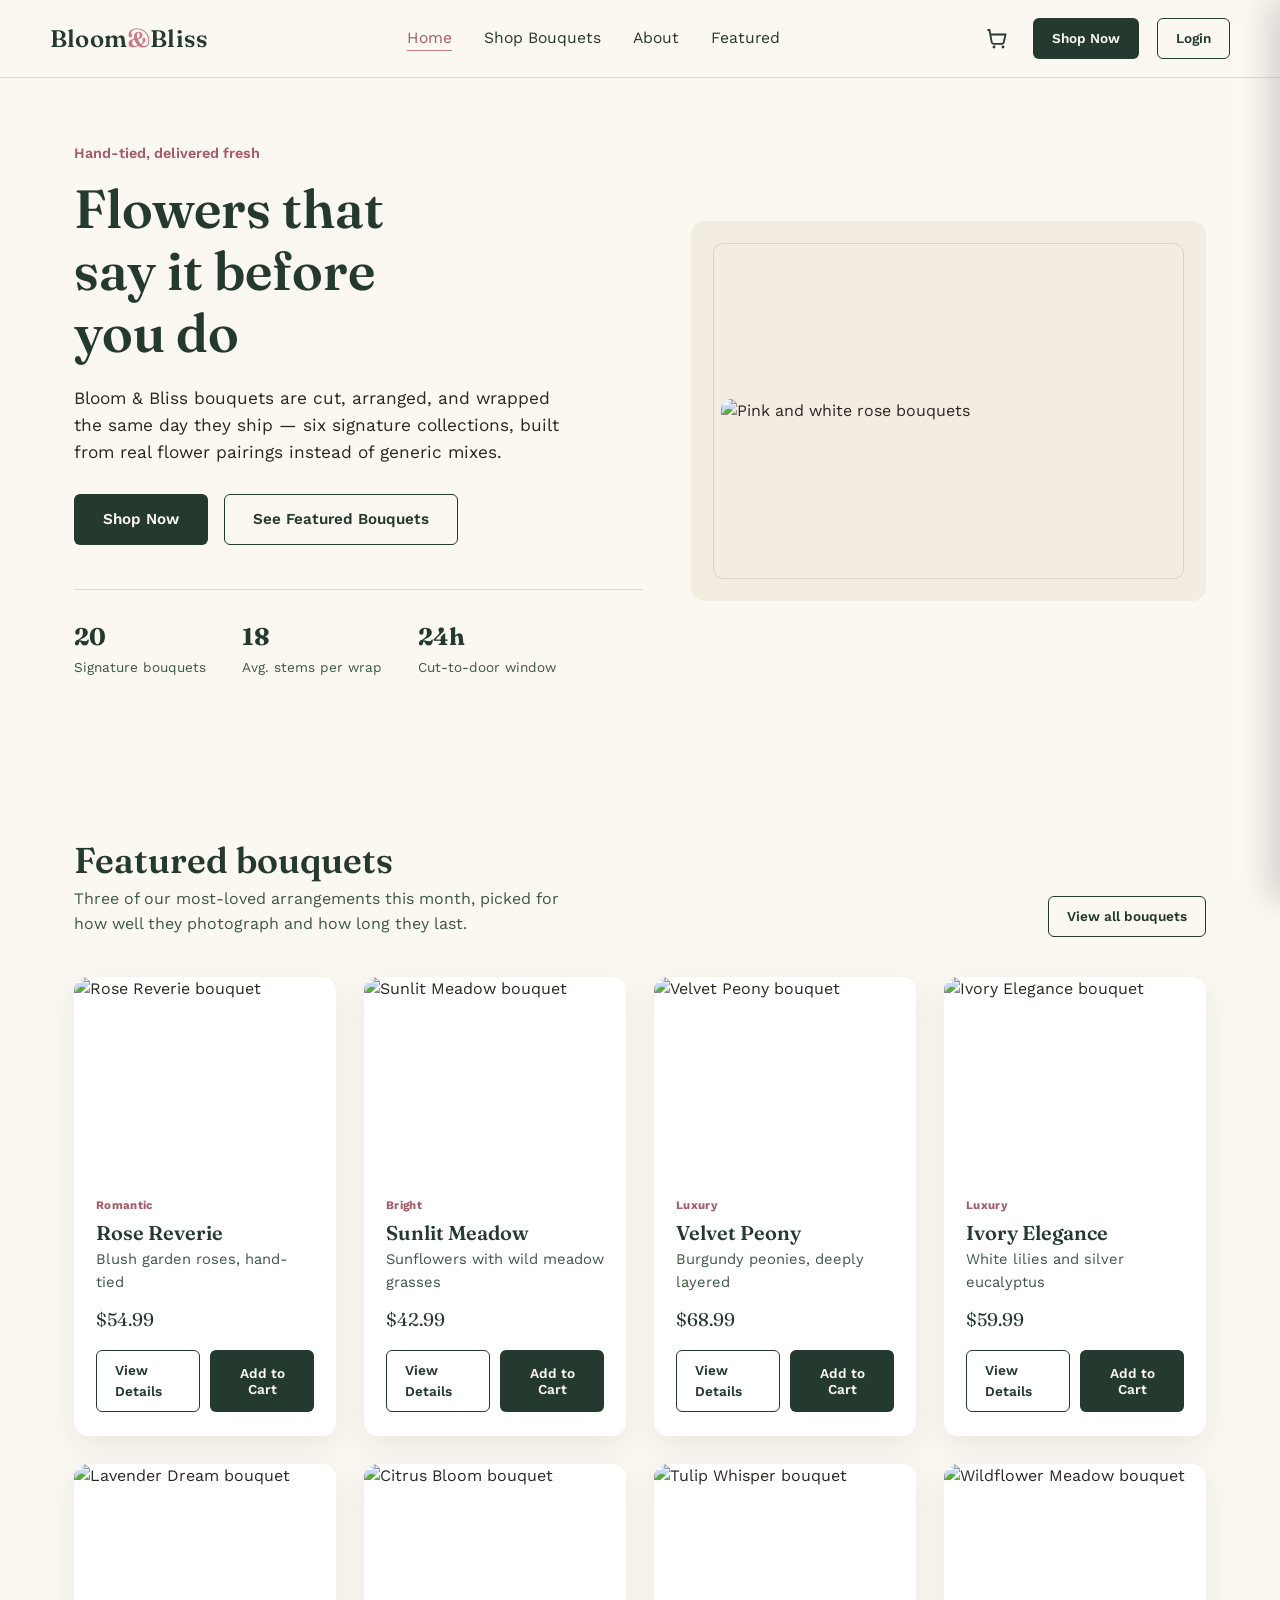
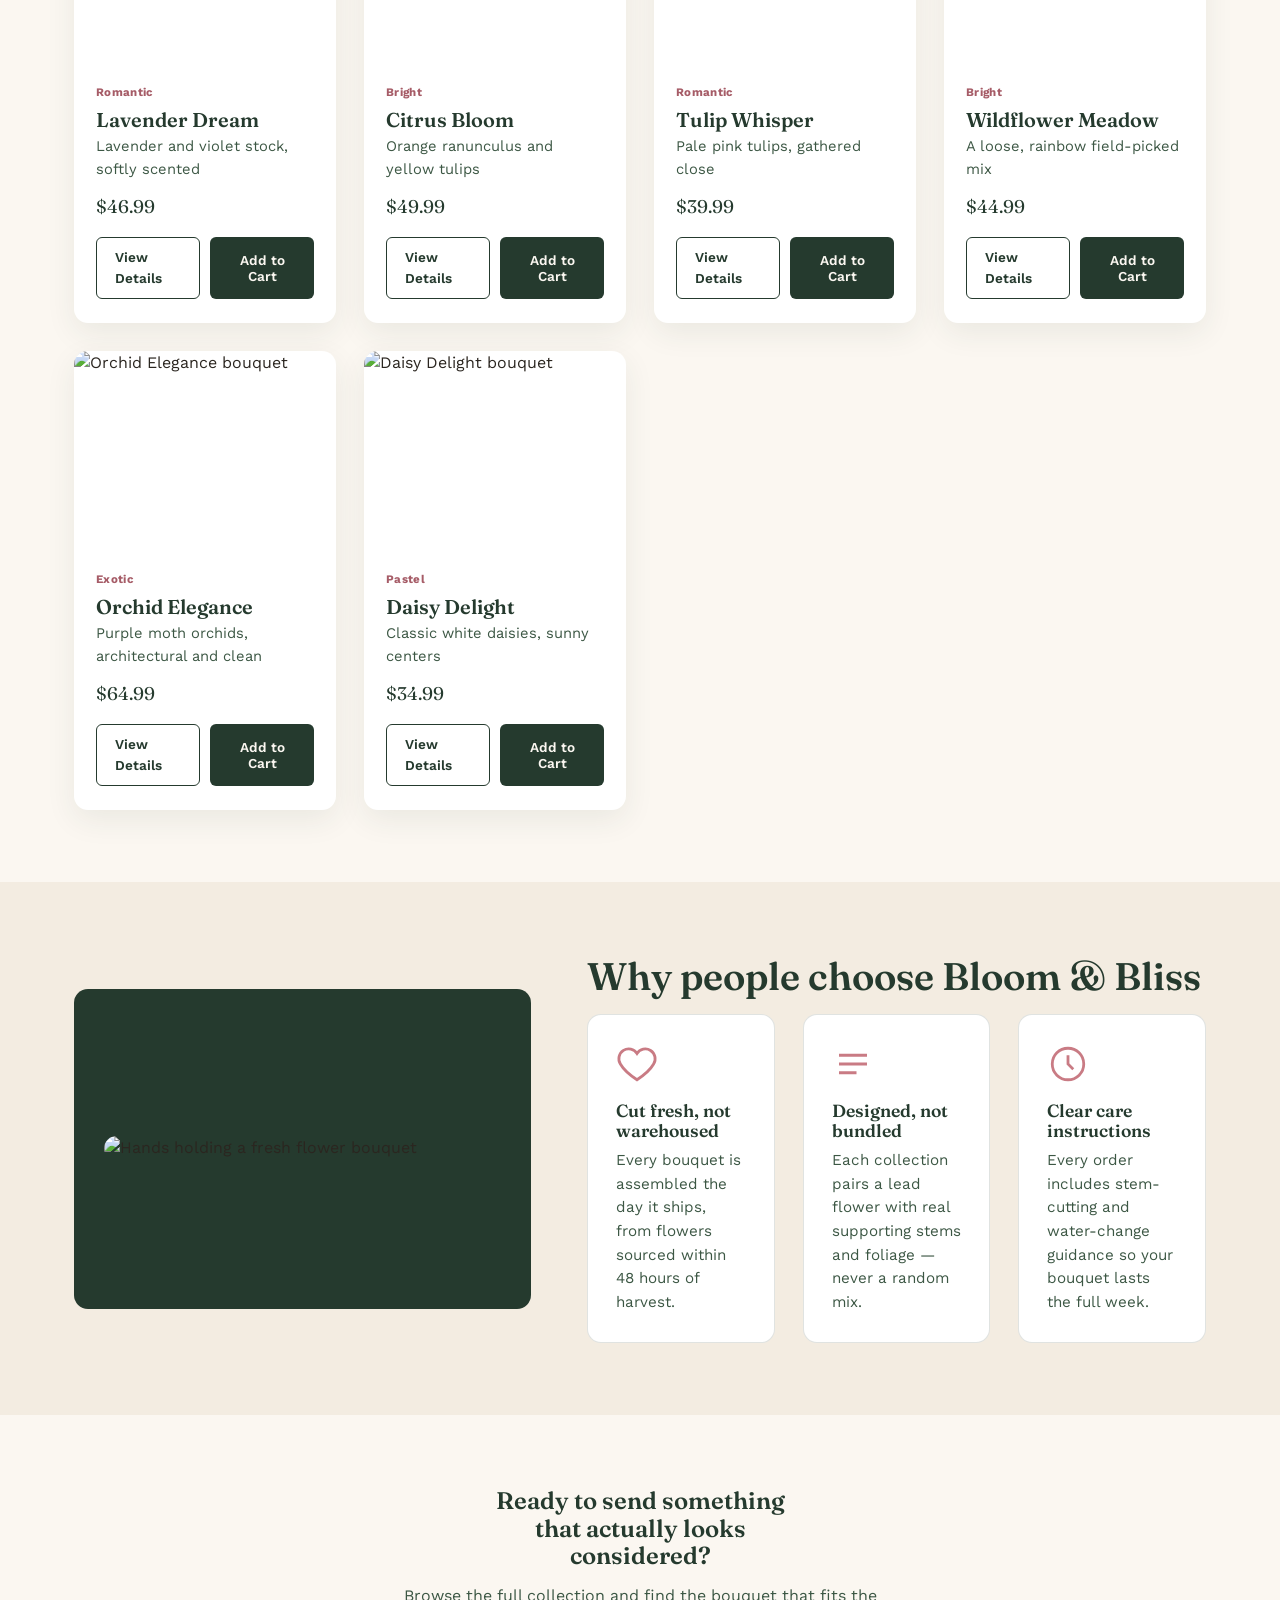
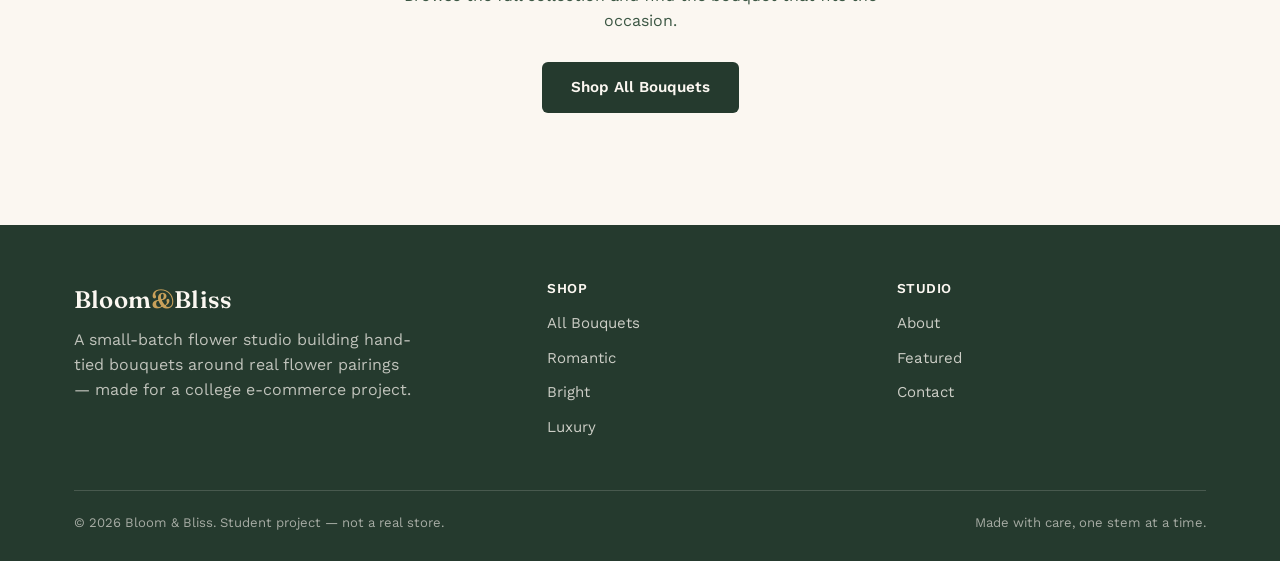
==== index.html @ f84e7a13 "Initial commit" ====
<!DOCTYPE html>
<html lang="en">
<head>
<meta charset="UTF-8">
<meta name="viewport" content="width=device-width, initial-scale=1.0">
<meta name="color-scheme" content="light">
<title>Bloom & Bliss — Flowers for the moments that matter</title>
<link rel="preconnect" href="https://fonts.googleapis.com">
<link href="https://fonts.googleapis.com/css2?family=Fraunces:opsz,wght@9..144,500;9..144,600;9..144,700&family=Work+Sans:wght@400;500;600;700&display=swap" rel="stylesheet">
<link rel="stylesheet" href="css/styles.css">
</head>
<body>

<header class="site-header">
  <nav class="nav container">
    <a href="index.html" class="logo">Bloom<span>&amp;</span>Bliss</a>
    <button class="nav-toggle" id="navToggle" aria-label="Toggle menu" aria-expanded="false">
      <span></span><span></span><span></span>
    </button>
    <ul class="nav-links" id="navLinks">
      <li><a href="index.html" aria-current="page">Home</a></li>
      <li><a href="products.html">Shop Bouquets</a></li>
      <li><a href="index.html#about">About</a></li>
      <li><a href="index.html#featured">Featured</a></li>
    </ul>
    <div class="nav-actions">
      <button class="cart-toggle" id="cartToggle" aria-label="Open cart">
        <svg viewBox="0 0 24 24" fill="none" stroke="currentColor" stroke-width="1.8"><circle cx="9" cy="20" r="1.4" fill="currentColor" stroke="none"/><circle cx="18" cy="20" r="1.4" fill="currentColor" stroke="none"/><path d="M2.5 3h2l2.2 12.2a2 2 0 0 0 2 1.65h8.1a2 2 0 0 0 1.97-1.63L20.5 7.5H6.1"/></svg>
        <span class="cart-count" id="cartCountBadge" data-cart-count>0</span>
      </button>
      <a href="products.html" class="btn btn--primary btn--small">Shop Now</a>
      <span id="authSlot"></span>
    </div>
  </nav>
</header>

<main>

  <section class="hero">
    <div class="container">
      <div class="hero-copy">
        <p class="hero-eyebrow">Hand-tied, delivered fresh</p>
        <h1>Flowers that say it before you do</h1>
        <p class="hero-sub">Bloom &amp; Bliss bouquets are cut, arranged, and wrapped the same day they ship — six signature collections, built from real flower pairings instead of generic mixes.</p>
        <div class="hero-ctas">
          <a href="products.html" class="btn btn--primary">Shop Now</a>
          <a href="#featured" class="btn btn--outline">See Featured Bouquets</a>
        </div>
        <div class="hero-stats">
          <div><strong>20</strong><span>Signature bouquets</span></div>
          <div><strong>18</strong><span>Avg. stems per wrap</span></div>
          <div><strong>24h</strong><span>Cut-to-door window</span></div>
        </div>
      </div>
      <div class="hero-art" aria-hidden="true">
  <img src="https://images.unsplash.com/photo-1519657603751-38e2d6e37f09?w=900&q=80&auto=format&fit=crop" alt="Pink and white rose bouquets" style="width:100%; height:100%; object-fit:cover; border-radius:10px; position:relative; z-index:1;">
</div>
    </div>
  </section>

  <section class="section" id="featured">
    <div class="container">
      <div class="section-head">
        <div>
          <h2>Featured bouquets</h2>
          <p>Three of our most-loved arrangements this month, picked for how well they photograph and how long they last.</p>
        </div>
        <a href="products.html" class="btn btn--outline btn--small">View all bouquets</a>
      </div>
      <div class="bouquet-grid" id="featuredGrid"></div>
    </div>
  </section>

  <section class="section section--muted about" id="about">
    <div class="container">
      <div class="about-art" aria-hidden="true">
  <img src="https://images.unsplash.com/photo-1631883971900-fa9c798aee92?w=700&q=80&auto=format&fit=crop" alt="Hands holding a fresh flower bouquet" style="width:100%; height:100%; object-fit:cover; border-radius:14px;">
</div>
      <div class="about-copy">
        <h2>Why people choose Bloom &amp; Bliss</h2>
        <div class="features">
          <div class="feature-card">
            <svg class="feature-icon" viewBox="0 0 24 24" fill="none" stroke="currentColor" stroke-width="1.6"><path d="M12 21s-7-4.6-9.5-9A5.5 5.5 0 0 1 12 6a5.5 5.5 0 0 1 9.5 6c-2.5 4.4-9.5 9-9.5 9Z"/></svg>
            <h3>Cut fresh, not warehoused</h3>
            <p>Every bouquet is assembled the day it ships, from flowers sourced within 48 hours of harvest.</p>
          </div>
          <div class="feature-card">
            <svg class="feature-icon" viewBox="0 0 24 24" fill="none" stroke="currentColor" stroke-width="1.6"><path d="M4 7h16M4 12h16M4 17h10"/></svg>
            <h3>Designed, not bundled</h3>
            <p>Each collection pairs a lead flower with real supporting stems and foliage — never a random mix.</p>
          </div>
          <div class="feature-card">
            <svg class="feature-icon" viewBox="0 0 24 24" fill="none" stroke="currentColor" stroke-width="1.6"><circle cx="12" cy="12" r="9"/><path d="M12 7v5l3 3"/></svg>
            <h3>Clear care instructions</h3>
            <p>Every order includes stem-cutting and water-change guidance so your bouquet lasts the full week.</p>
          </div>
        </div>
      </div>
    </div>
  </section>

  <section class="section">
    <div class="container" style="text-align:center;">
      <h2 style="max-width:20ch; margin:0 auto 14px;">Ready to send something that actually looks considered?</h2>
      <p style="max-width:50ch; margin:0 auto 28px; color:var(--forest-light);">Browse the full collection and find the bouquet that fits the occasion.</p>
      <a href="products.html" class="btn btn--primary">Shop All Bouquets</a>
    </div>
  </section>

</main>

<footer class="site-footer">
  <div class="container">
    <div class="footer-grid">
      <div>
        <a href="index.html" class="logo">Bloom<span>&amp;</span>Bliss</a>
        <p class="footer-about">A small-batch flower studio building hand-tied bouquets around real flower pairings — made for a college e-commerce project.</p>
      </div>
      <div class="footer-col">
        <h4>Shop</h4>
        <ul>
          <li><a href="products.html">All Bouquets</a></li>
          <li><a href="products.html">Romantic</a></li>
          <li><a href="products.html">Bright</a></li>
          <li><a href="products.html">Luxury</a></li>
        </ul>
      </div>
      <div class="footer-col">
        <h4>Studio</h4>
        <ul>
          <li><a href="index.html#about">About</a></li>
          <li><a href="index.html#featured">Featured</a></li>
          <li><a href="products.html">Contact</a></li>
        </ul>
      </div>
    </div>
    <div class="footer-bottom">
      <span>&copy; 2026 Bloom &amp; Bliss. Student project — not a real store.</span>
      <span>Made with care, one stem at a time.</span>
    </div>
  </div>
</footer>

<div class="cart-overlay" id="cartOverlay"></div>
<aside class="cart-drawer" id="cartDrawer" aria-hidden="true" aria-label="Shopping cart">
  <div class="cart-drawer__header">
    <h2>Your Cart</h2>
    <button class="cart-drawer__close" id="cartClose" aria-label="Close cart">&times;</button>
  </div>
  <ul class="cart-drawer__items" id="cartItems"></ul>
  <p class="cart-empty" id="cartEmpty">Your cart is empty. Start with something beautiful.</p>
  <div class="cart-drawer__footer">
  <div class="cart-drawer__total"><span>Total</span><span id="cartTotal">$0.00</span></div>
  <a href="checkout.html" class="btn btn--primary btn--block" style="margin-bottom:10px;">Checkout</a>
  <a href="products.html" class="btn btn--outline btn--block">Continue Browsing</a>
</div>
</aside>

<script src="js/products.js"></script>
<script src="js/cart.js"></script>
<script src="js/main.js"></script>
<script src="js/auth.js"></script>
</body>
</html>
---- css/styles.css ----
:root {
  --cream: #FBF7F1;
  --cream-deep: #F3ECE1;
  --forest: #253A2E;
  --forest-light: #3C5744;
  --rose: #C97B84;
  --rose-deep: #A65C67;
  --gold: #C9A15A;
  --charcoal: #2B2620;
  --white: #FFFFFF;
  --line: rgba(37, 58, 46, 0.14);

  --font-display: "Fraunces", Georgia, serif;
  --font-body: "Work Sans", "Segoe UI", sans-serif;

  --radius-s: 6px;
  --radius-m: 14px;
  --shadow-card: 0 10px 30px rgba(37, 58, 46, 0.08);
  --max-width: 1180px;
}

* { box-sizing: border-box; }
html { scroll-behavior: smooth; }

body {
  margin: 0;
  font-family: var(--font-body);
  color: var(--charcoal);
  background: var(--cream);
  line-height: 1.55;
}

img, svg { max-width: 100%; display: block; }
a { color: inherit; text-decoration: none; }

h1, h2, h3, h4 {
  font-family: var(--font-display);
  color: var(--forest);
  margin: 0 0 0.4em;
  font-weight: 600;
  line-height: 1.15;
}

p { margin: 0 0 1em; }

.container {
  max-width: var(--max-width);
  margin: 0 auto;
  padding: 0 24px;
}

.visually-hidden {
  position: absolute;
  width: 1px; height: 1px;
  overflow: hidden;
  clip: rect(0 0 0 0);
  white-space: nowrap;
}

:focus-visible {
  outline: 3px solid var(--gold);
  outline-offset: 2px;
}

@media (prefers-reduced-motion: reduce) {
  *, *::before, *::after { animation-duration: 0.001ms !important; transition-duration: 0.001ms !important; }
}

/* ---------- Buttons ---------- */
.btn {
  display: inline-flex;
  align-items: center;
  justify-content: center;
  gap: 8px;
  padding: 13px 28px;
  border-radius: var(--radius-s);
  border: 1px solid transparent;
  font-family: var(--font-body);
  font-size: 0.95rem;
  font-weight: 600;
  cursor: pointer;
  transition: transform 0.15s ease, background 0.2s ease, border-color 0.2s ease;
}
.btn:hover { transform: translateY(-1px); }
.btn:active { transform: translateY(0); }

.btn--primary { background: var(--forest); color: var(--cream); }
.btn--primary:hover { background: var(--forest-light); }

.btn--outline { background: transparent; border-color: var(--forest); color: var(--forest); }
.btn--outline:hover { background: var(--forest); color: var(--cream); }

.btn--rose { background: var(--rose); color: var(--white); }
.btn--rose:hover { background: var(--rose-deep); }

.btn--block { width: 100%; }
.btn--small { padding: 9px 18px; font-size: 0.85rem; }

/* ---------- Header / Nav ---------- */
.site-header {
  position: sticky;
  top: 0;
  z-index: 40;
  background: rgba(251, 247, 241, 0.92);
  backdrop-filter: blur(6px);
  border-bottom: 1px solid var(--line);
}

.nav {
  display: flex;
  align-items: center;
  justify-content: space-between;
  padding: 18px 0;
}

.logo {
  font-family: var(--font-display);
  font-size: 1.5rem;
  font-weight: 600;
  color: var(--forest);
  letter-spacing: 0.2px;
}
.logo span { color: var(--rose); }

.nav-links {
  display: flex;
  gap: 32px;
  list-style: none;
  margin: 0;
  padding: 0;
}

.nav-links a {
  font-size: 0.98rem;
  color: var(--forest);
  position: relative;
  padding-bottom: 4px;
}
.nav-links a::after {
  content: "";
  position: absolute;
  left: 0; bottom: 0;
  width: 0; height: 1.5px;
  background: var(--rose);
  transition: width 0.2s ease;
}
.nav-links a:hover::after,
.nav-links a[aria-current="page"]::after { width: 100%; }
.nav-links a[aria-current="page"] { color: var(--rose-deep); }

.nav-actions { display: flex; align-items: center; gap: 18px; }

.cart-toggle {
  position: relative;
  background: none;
  border: none;
  cursor: pointer;
  color: var(--forest);
  padding: 6px;
}
.cart-toggle svg { width: 24px; height: 24px; }

.cart-count {
  position: absolute;
  top: -2px; right: -4px;
  background: var(--rose);
  color: var(--white);
  font-size: 0.65rem;
  font-weight: 700;
  min-width: 17px;
  height: 17px;
  border-radius: 50%;
  display: none;
  align-items: center;
  justify-content: center;
  padding: 0 3px;
}
.cart-count.is-visible { display: flex; }

@keyframes cartFlash {
  0% { transform: scale(1); }
  35% { transform: scale(1.22); }
  100% { transform: scale(1); }
}
.cart-toggle--flash { animation: cartFlash 0.35s ease; }

.nav-toggle {
  display: none;
  background: none;
  border: none;
  cursor: pointer;
  padding: 6px;
}
.nav-toggle span {
  display: block;
  width: 24px;
  height: 2px;
  background: var(--forest);
  margin: 5px 0;
  transition: transform 0.2s ease, opacity 0.2s ease;
}

/* ---------- Hero ---------- */
.hero { padding: 64px 0 88px; }
.hero .container {
  display: grid;
  grid-template-columns: 1.05fr 0.95fr;
  align-items: center;
  gap: 48px;
}
.hero-eyebrow { color: var(--rose-deep); font-weight: 600; font-size: 0.9rem; margin-bottom: 14px; }
.hero h1 { font-size: clamp(2.4rem, 4.2vw, 3.6rem); max-width: 11ch; }
.hero-sub { font-size: 1.08rem; max-width: 46ch; color: var(--charcoal); }
.hero-ctas { display: flex; gap: 16px; margin-top: 28px; flex-wrap: wrap; }
.hero-stats {
  display: flex;
  gap: 36px;
  margin-top: 44px;
  padding-top: 28px;
  border-top: 1px solid var(--line);
}
.hero-stats div strong {
  display: block;
  font-family: var(--font-display);
  font-size: 1.5rem;
  color: var(--forest);
}
.hero-stats div span { font-size: 0.85rem; color: var(--forest-light); }

.hero-art {
  position: relative;
  background: var(--cream-deep);
  border-radius: var(--radius-m);
  display: flex;
  align-items: center;
  justify-content: center;
  padding: 30px;
  min-height: 380px;
}
.hero-art::before {
  content: "";
  position: absolute;
  inset: 22px;
  border: 1px solid var(--line);
  border-radius: 10px;
}
.hero-art svg { position: relative; z-index: 1; }

/* ---------- Section shells ---------- */
.section { padding: 72px 0; }
.section--muted { background: var(--cream-deep); }
.section-head {
  display: flex;
  justify-content: space-between;
  align-items: flex-end;
  gap: 24px;
  margin-bottom: 40px;
  flex-wrap: wrap;
}
.section-head h2 { font-size: clamp(1.7rem, 2.8vw, 2.3rem); margin: 0; }
.section-head p { margin: 6px 0 0; max-width: 50ch; color: var(--forest-light); }

/* ---------- Bouquet grid & cards ---------- */
.bouquet-grid {
  display: grid;
  grid-template-columns: repeat(auto-fill, minmax(260px, 1fr));
  gap: 28px;
}

.bouquet-card {
  background: var(--white);
  border-radius: var(--radius-m);
  overflow: hidden;
  box-shadow: var(--shadow-card);
  display: flex;
  flex-direction: column;
  transition: transform 0.2s ease, box-shadow 0.2s ease;
}
.bouquet-card:hover {
  transform: translateY(-4px);
  box-shadow: 0 18px 34px rgba(37, 58, 46, 0.14);
}

.bouquet-card__media {
  height: 200px;
  overflow: hidden;
  padding: 0;
}
.bouquet-card__media img {
  width: 100%;
  height: 100%;
  object-fit: cover;
}
.detail-media {
  min-height: 380px;
  padding: 0;
  overflow: hidden;
}

.bouquet-card__body {
  padding: 20px 22px 24px;
  display: flex;
  flex-direction: column;
  flex: 1;
}

.bouquet-card__category {
  font-size: 0.72rem;
  font-weight: 700;
  letter-spacing: 0.03em;
  color: var(--rose-deep);
  margin-bottom: 6px;
}
.bouquet-card__name { font-size: 1.25rem; margin-bottom: 4px; }
.bouquet-card__tagline { color: var(--forest-light); font-size: 0.92rem; margin-bottom: 12px; }
.bouquet-card__price {
  font-family: var(--font-display);
  font-size: 1.15rem;
  color: var(--forest);
  margin-bottom: 16px;
}
.bouquet-card__actions { margin-top: auto; display: flex; gap: 10px; }
.bouquet-card__actions .btn { flex: 1; }

/* ---------- Why choose us ---------- */
.features { display: grid; grid-template-columns: repeat(3, 1fr); gap: 28px; }
.feature-card { padding: 28px; background: var(--white); border-radius: var(--radius-m); border: 1px solid var(--line); }
.feature-card .feature-icon { width: 42px; height: 42px; margin-bottom: 16px; color: var(--rose); }
.feature-card h3 { font-size: 1.1rem; margin-bottom: 8px; }
.feature-card p { color: var(--forest-light); margin: 0; font-size: 0.95rem; }

/* ---------- Products page ---------- */
.page-intro { padding: 48px 0 8px; }
.page-intro h1 { font-size: clamp(2rem, 3.4vw, 2.6rem); }
.page-intro p { max-width: 56ch; color: var(--forest-light); }

.filter-bar { display: flex; gap: 10px; flex-wrap: wrap; margin: 28px 0 40px; }
.filter-chip {
  padding: 8px 18px;
  border-radius: 999px;
  border: 1px solid var(--line);
  background: var(--white);
  font-size: 0.88rem;
  font-weight: 600;
  color: var(--forest);
  cursor: pointer;
  transition: background 0.15s ease, color 0.15s ease, border-color 0.15s ease;
}
.filter-chip:hover { border-color: var(--forest); }
.filter-chip.is-active { background: var(--forest); border-color: var(--forest); color: var(--cream); }

/* ---------- Breadcrumb ---------- */
.breadcrumb { padding: 24px 0 0; font-size: 0.9rem; color: var(--forest-light); }
.breadcrumb a { color: var(--rose-deep); font-weight: 600; }

/* ---------- Product detail ---------- */
.detail { padding: 32px 0 80px; }
.detail .container { display: grid; grid-template-columns: 0.9fr 1.1fr; gap: 56px; align-items: start; }
.detail-media {
  background: var(--cream-deep);
  border-radius: var(--radius-m);
  display: flex;
  align-items: center;
  justify-content: center;
  padding: 40px;
  position: sticky;
  top: 100px;
}

.detail-category { font-size: 0.78rem; font-weight: 700; color: var(--rose-deep); letter-spacing: 0.03em; margin-bottom: 10px; }
.detail-info h1 { font-size: clamp(2rem, 3.2vw, 2.6rem); margin-bottom: 6px; }
.detail-tagline { color: var(--forest-light); font-size: 1.05rem; margin-bottom: 18px; }
.detail-price { font-family: var(--font-display); font-size: 1.8rem; color: var(--forest); margin-bottom: 22px; }
.detail-description { max-width: 60ch; }

.detail-facts {
  list-style: none;
  margin: 24px 0;
  padding: 20px 0;
  border-top: 1px solid var(--line);
  border-bottom: 1px solid var(--line);
  display: grid;
  grid-template-columns: 1fr 1fr;
  gap: 14px 20px;
}
.detail-facts li { font-size: 0.92rem; }
.detail-facts strong {
  display: block;
  color: var(--forest);
  font-size: 0.78rem;
  text-transform: uppercase;
  letter-spacing: 0.03em;
  margin-bottom: 2px;
}

.flower-tags { display: flex; flex-wrap: wrap; gap: 8px; margin: 4px 0 28px; }
.flower-tag { background: var(--cream-deep); border-radius: 999px; padding: 6px 14px; font-size: 0.85rem; color: var(--forest); }

.qty-row { display: flex; align-items: center; gap: 22px; margin-bottom: 26px; }
.qty-label { font-weight: 600; font-size: 0.92rem; }
.qty-control { display: inline-flex; align-items: center; border: 1px solid var(--line); border-radius: var(--radius-s); overflow: hidden; }
.qty-control button { width: 40px; height: 40px; border: none; background: var(--white); font-size: 1.1rem; cursor: pointer; color: var(--forest); }
.qty-control button:hover { background: var(--cream-deep); }
.qty-control input {
  width: 44px;
  text-align: center;
  border: none;
  border-left: 1px solid var(--line);
  border-right: 1px solid var(--line);
  height: 40px;
  font-family: var(--font-body);
  font-size: 1rem;
  color: var(--charcoal);
}

.detail-actions { display: flex; gap: 14px; flex-wrap: wrap; margin-bottom: 8px; }
.add-confirm { margin-top: 12px; font-size: 0.88rem; color: var(--forest-light); opacity: 0; transition: opacity 0.2s ease; }
.add-confirm.is-visible { opacity: 1; }

.related { padding-top: 60px; border-top: 1px solid var(--line); margin-top: 60px; }

/* ---------- About / footer CTA ---------- */
.about .container { display: grid; grid-template-columns: 0.85fr 1.15fr; gap: 56px; align-items: center; }
.about-art {
  background: var(--forest);
  border-radius: var(--radius-m);
  min-height: 320px;
  display: flex;
  align-items: center;
  justify-content: center;
  padding: 30px;
}
.about h2 { font-size: clamp(1.8rem, 3vw, 2.4rem); }

/* ---------- Footer ---------- */
.site-footer { background: var(--forest); color: var(--cream); padding: 56px 0 28px; margin-top: 40px; }
.footer-grid { display: grid; grid-template-columns: 1.4fr 1fr 1fr; gap: 40px; margin-bottom: 40px; }
.footer-grid .logo { color: var(--cream); }
.footer-grid .logo span { color: var(--gold); }
.footer-about { color: rgba(251, 247, 241, 0.72); max-width: 34ch; margin-top: 10px; }
.footer-col h4 {
  color: var(--cream);
  font-family: var(--font-body);
  font-size: 0.85rem;
  text-transform: uppercase;
  letter-spacing: 0.04em;
  margin-bottom: 14px;
}
.footer-col ul { list-style: none; margin: 0; padding: 0; }
.footer-col li { margin-bottom: 10px; }
.footer-col a { color: rgba(251, 247, 241, 0.78); font-size: 0.94rem; }
.footer-col a:hover { color: var(--gold); }
.footer-bottom {
  border-top: 1px solid rgba(251, 247, 241, 0.16);
  padding-top: 22px;
  font-size: 0.82rem;
  color: rgba(251, 247, 241, 0.6);
  display: flex;
  justify-content: space-between;
  flex-wrap: wrap;
  gap: 10px;
}

/* ---------- Cart drawer ---------- */
.cart-overlay {
  position: fixed;
  inset: 0;
  background: rgba(37, 58, 46, 0.4);
  opacity: 0;
  pointer-events: none;
  transition: opacity 0.25s ease;
  z-index: 60;
}
.cart-overlay.is-open { opacity: 1; pointer-events: auto; }

.cart-drawer {
  position: fixed;
  top: 0; right: 0;
  height: 100%;
  width: min(400px, 92vw);
  background: var(--cream);
  z-index: 70;
  transform: translateX(100%);
  transition: transform 0.28s ease;
  display: flex;
  flex-direction: column;
  box-shadow: -12px 0 30px rgba(0,0,0,0.15);
}
.cart-drawer.is-open { transform: translateX(0); }

.cart-drawer__header {
  display: flex;
  align-items: center;
  justify-content: space-between;
  padding: 22px 24px;
  border-bottom: 1px solid var(--line);
}
.cart-drawer__header h2 { font-size: 1.3rem; margin: 0; }
.cart-drawer__close { background: none; border: none; cursor: pointer; font-size: 1.5rem; color: var(--forest); line-height: 1; padding: 4px 8px; }

.cart-drawer__items { list-style: none; margin: 0; padding: 8px 24px; overflow-y: auto; flex: 1; }

.cart-item { display: flex; align-items: center; gap: 14px; padding: 16px 0; border-bottom: 1px solid var(--line); }
.cart-item__thumb {
  background: var(--cream-deep);
  border-radius: var(--radius-s);
  flex-shrink: 0;
  display: flex;
  align-items: center;
  justify-content: center;
  padding: 4px;
}
.cart-item__info { flex: 1; min-width: 0; }
.cart-item__name { font-weight: 600; margin: 0 0 2px; font-size: 0.95rem; }
.cart-item__price { margin: 0 0 8px; font-size: 0.88rem; color: var(--forest-light); }
.cart-item__qty {
  display: inline-flex;
  align-items: center;
  gap: 10px;
  border: 1px solid var(--line);
  border-radius: var(--radius-s);
  padding: 3px 10px;
}
.cart-item__qty button { border: none; background: none; cursor: pointer; font-size: 1rem; color: var(--forest); padding: 2px 4px; }
.cart-item__remove { border: none; background: none; cursor: pointer; font-size: 1.3rem; color: var(--forest-light); align-self: flex-start; }
.cart-item__remove:hover { color: var(--rose-deep); }

.cart-empty { padding: 40px 0; text-align: center; color: var(--forest-light); }

.cart-drawer__footer { padding: 20px 24px 26px; border-top: 1px solid var(--line); }
.cart-drawer__total {
  display: flex;
  justify-content: space-between;
  font-family: var(--font-display);
  font-size: 1.2rem;
  color: var(--forest);
  margin-bottom: 16px;
}

/* ---------- Responsive ---------- */
@media (max-width: 900px) {
  .hero-art { overflow: hidden; padding: 0; }
.hero-art::before { z-index: 2; }
.about-art { overflow: hidden; padding: 0; }
  .hero .container { grid-template-columns: 1fr; }
  .hero-art { order: -1; min-height: 260px; }
  .about .container { grid-template-columns: 1fr; }
  .about-art { order: -1; min-height: 220px; }
  .detail .container { grid-template-columns: 1fr; }
  .detail-media { position: static; }
  .features { grid-template-columns: 1fr 1fr; }
  .footer-grid { grid-template-columns: 1fr 1fr; }
}

@media (max-width: 720px) {
  .nav-links {
    position: fixed;
    top: 68px; left: 0; right: 0;
    background: var(--cream);
    flex-direction: column;
    gap: 0;
    padding: 8px 24px 20px;
    border-bottom: 1px solid var(--line);
    transform: translateY(-130%);
    opacity: 0;
    transition: transform 0.2s ease, opacity 0.2s ease;
  }
  .nav-links.is-open { transform: translateY(0); opacity: 1; }
  .nav-links li { padding: 12px 0; border-bottom: 1px solid var(--line); }
  .nav-links li:last-child { border-bottom: none; }
  .nav-toggle { display: block; }
  .hero-stats { gap: 22px; }
  .features { grid-template-columns: 1fr; }
  .footer-grid { grid-template-columns: 1fr; gap: 28px; }
  .section-head { flex-direction: column; align-items: flex-start; }
}

@media (max-width: 480px) {
  .hero-ctas .btn { width: 100%; }
  .detail-facts { grid-template-columns: 1fr; }
  .qty-row { flex-wrap: wrap; }
}
.auth-section { padding: 60px 0 90px; display: flex; justify-content: center; }
.auth-card {
  background: var(--white);
  border-radius: var(--radius-m);
  box-shadow: var(--shadow-card);
  padding: 40px 36px;
  width: 100%;
  max-width: 420px;
}
.auth-tabs { display: flex; gap: 8px; margin-bottom: 28px; border-bottom: 1px solid var(--line); }
.auth-tab {
  flex: 1; background: none; border: none; cursor: pointer;
  padding: 10px 0; font-weight: 600; color: var(--forest-light);
  border-bottom: 2px solid transparent;
}
.auth-tab.is-active { color: var(--forest); border-bottom-color: var(--rose); }
.auth-form { display: flex; flex-direction: column; gap: 16px; }
.auth-form label { font-size: 0.88rem; font-weight: 600; color: var(--forest); display: flex; flex-direction: column; gap: 6px; }
.auth-form input {
  font-family: var(--font-body); font-size: 1rem; padding: 11px 14px;
  border: 1px solid var(--line); border-radius: var(--radius-s); color: var(--charcoal);
}
.auth-form input:focus { outline: none; border-color: var(--rose); }
.auth-error { color: var(--rose-deep); font-size: 0.85rem; margin: 0; }
.auth-note { text-align: center; font-size: 0.8rem; color: var(--forest-light); margin: 20px 0 0; }
.auth-greeting { font-size: 0.9rem; font-weight: 600; color: var(--forest); margin-right: 10px; }
.checkout-section { padding: 48px 0 90px; }
.checkout-grid { display: grid; grid-template-columns: 1.3fr 1fr; gap: 40px; margin-top: 24px; align-items: start; }
.checkout-form { background: var(--white); border-radius: var(--radius-m); box-shadow: var(--shadow-card); padding: 32px; display: flex; flex-direction: column; gap: 16px; }
.checkout-form h2 { font-size: 1.15rem; margin: 8px 0 0; }
.checkout-form label { font-size: 0.88rem; font-weight: 600; color: var(--forest); display: flex; flex-direction: column; gap: 6px; }
.checkout-form input {
  font-family: var(--font-body); font-size: 1rem; padding: 11px 14px;
  border: 1px solid var(--line); border-radius: var(--radius-s); color: var(--charcoal);
}
.checkout-form input:focus { outline: none; border-color: var(--rose); }
.form-row { display: grid; grid-template-columns: 1fr 1fr; gap: 14px; }
.order-summary { background: var(--cream-deep); border-radius: var(--radius-m); padding: 28px; }
.order-summary ul { list-style: none; margin: 0 0 16px; padding: 0; display: flex; flex-direction: column; gap: 10px; }
.order-summary li { display: flex; justify-content: space-between; font-size: 0.92rem; }
.order-total { display: flex; justify-content: space-between; font-family: var(--font-display); font-size: 1.2rem; color: var(--forest); border-top: 1px solid var(--line); padding-top: 14px; }
.confirm-view { text-align: center; padding: 80px 0; }
@media (max-width: 800px) { .checkout-grid { grid-template-columns: 1fr; } .form-row { grid-template-columns: 1fr; } }
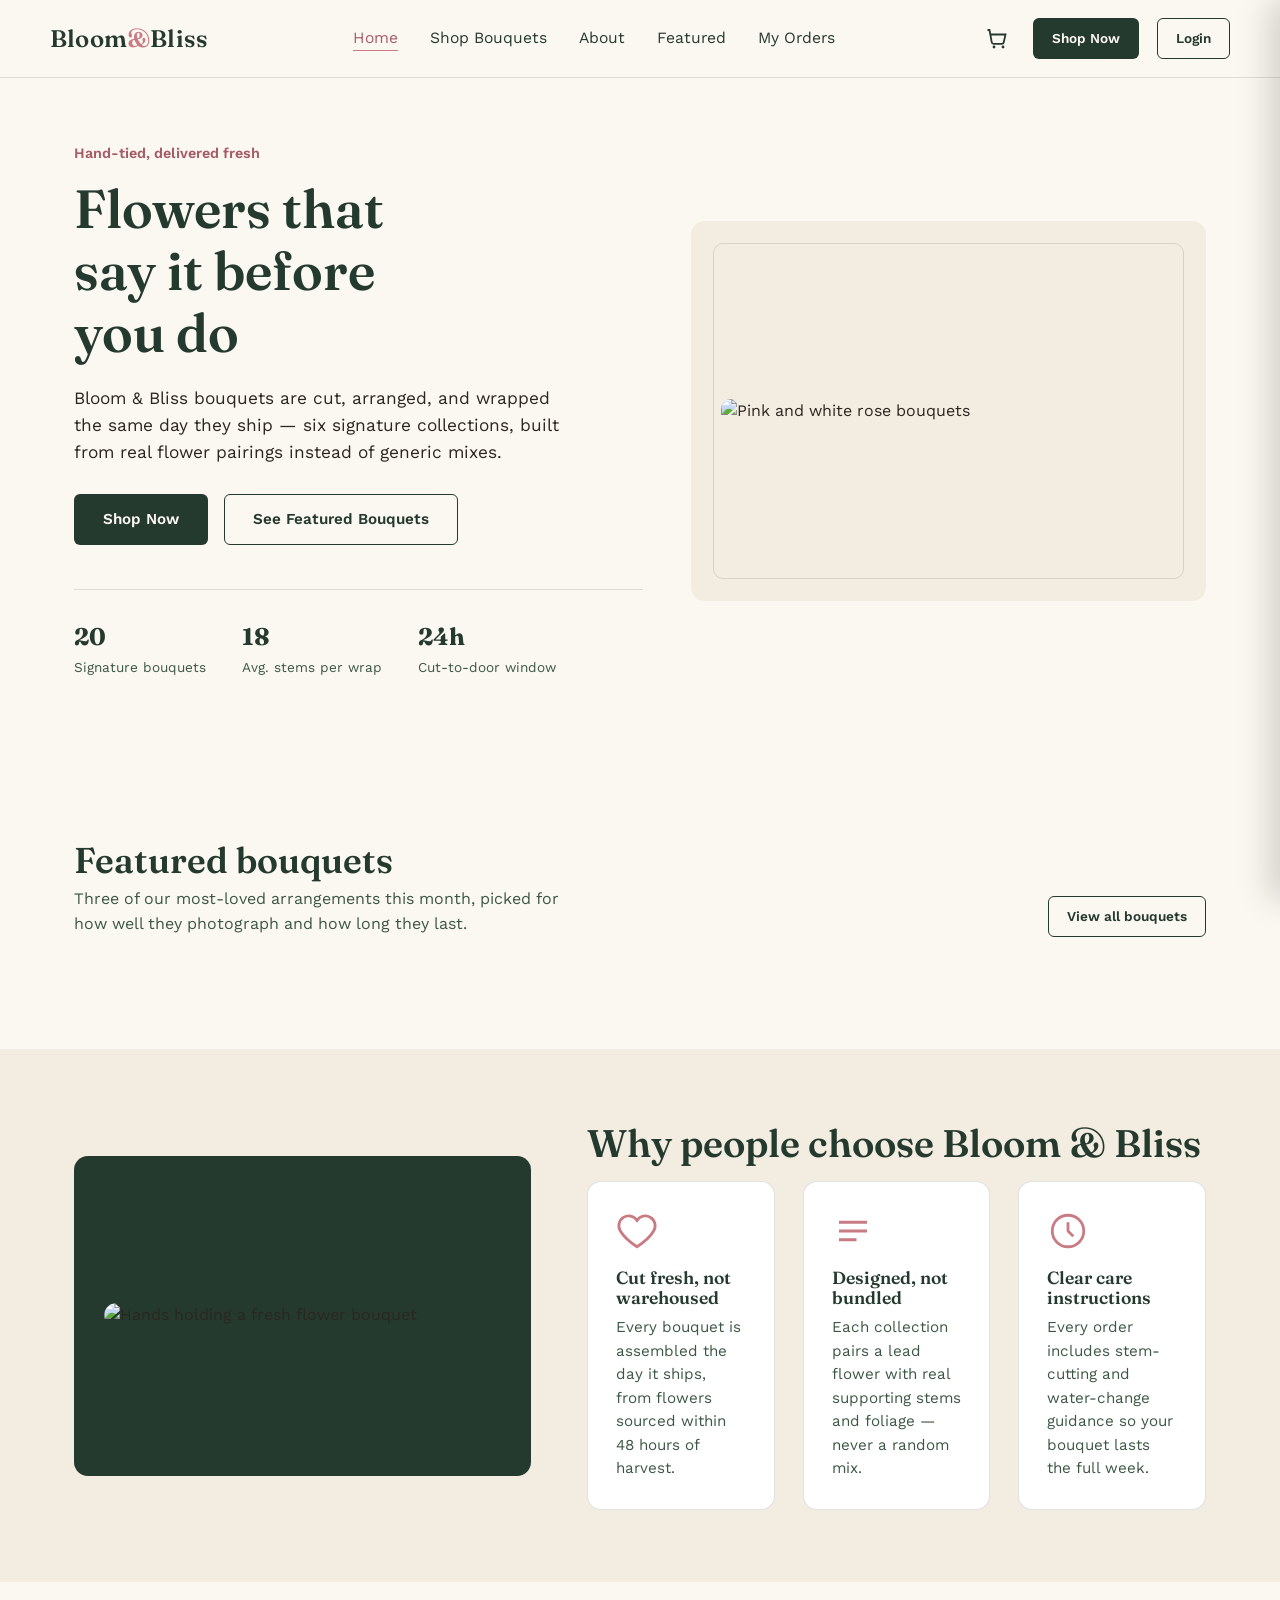
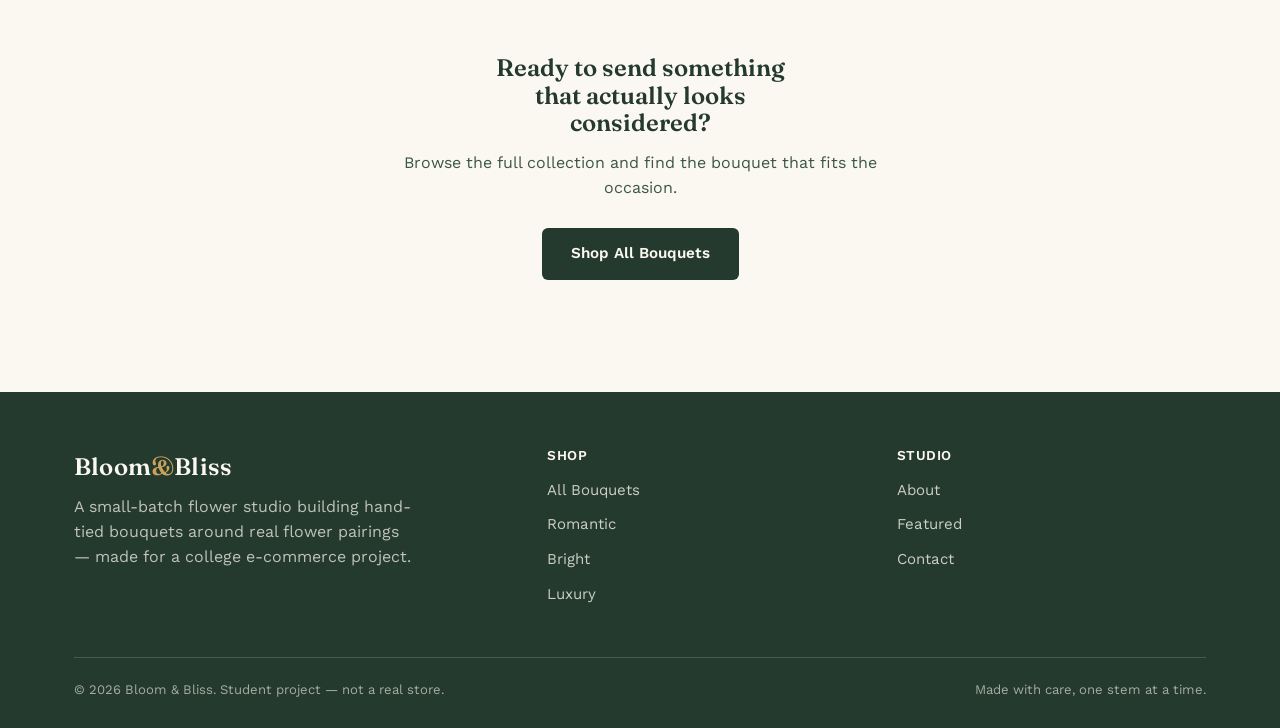
==== commit 0e36deee: "Connect front-end to live Render backend" ====
--- a/index.html
+++ b/index.html
@@ -22,6 +22,7 @@
       <li><a href="products.html">Shop Bouquets</a></li>
       <li><a href="index.html#about">About</a></li>
       <li><a href="index.html#featured">Featured</a></li>
+      <li><a href="orders.html">My Orders</a></li>
     </ul>
     <div class="nav-actions">
       <button class="cart-toggle" id="cartToggle" aria-label="Open cart">
@@ -156,9 +157,10 @@
 </div>
 </aside>
 
+<script src="js/config.js"></script>
 <script src="js/products.js"></script>
 <script src="js/cart.js"></script>
+<script src="js/auth.js"></script>
 <script src="js/main.js"></script>
-<script src="js/auth.js"></script>
 </body>
 </html>
